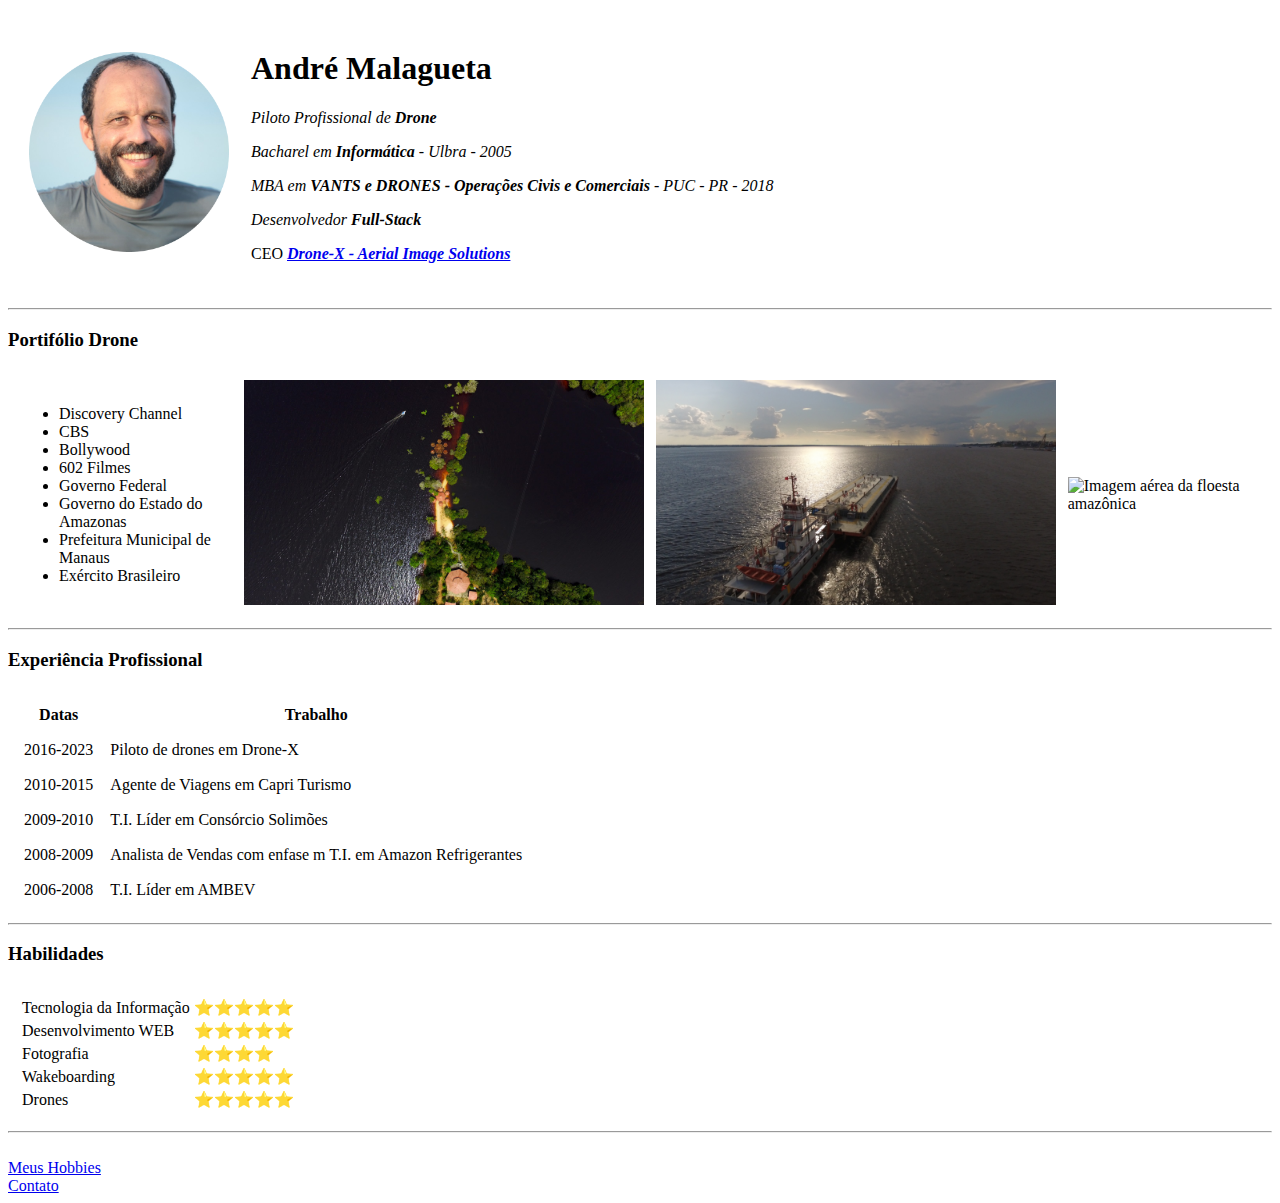
==== index.html @ 6f8fc6d4 "Add files via upload" ====
<!DOCTYPE html>
<html lang="br">
<head>
    <meta charset="UTF-8">
    <meta name="viewport" content="width=device-width, initial-scale=1.0">
    <title>André Malagueta - Site Pessoal</title>
</head>
<body>
    <table cellspacing="20">
        <td><img width="200"src="imagens/Foto andre-modified.png" alt="Andre profile picture"></td>
        <td><h1> André Malagueta</h1>
            <p><em> Piloto Profissional de <strong> Drone</strong></em></p>
            <p><em> Bacharel em <strong>Informática</strong> - Ulbra - 2005</em></p>
            <p><em> MBA em <strong> VANTS e DRONES - Operações Civis e Comerciais</strong> - PUC - PR - 2018</em></p>
            <p><em> Desenvolvedor <strong> Full-Stack</strong></em></p>
            <p>CEO <em><strong><a href="https://www.instagram.com/droneximages">Drone-X - Aerial Image Solutions </a></strong></em></p>
        </td>
    </table>
    <hr>
    <table cellspacing="10">
    <h3>Portifólio Drone</h3>
        
    <tr>
        <td>
            <ul>
                <li>Discovery Channel</li>
                <li>CBS</li>
                <li>Bollywood</li>
                <li>602 Filmes</li>
                <li>Governo Federal</li>
                <li>Governo do Estado do Amazonas</li>
                <li>Prefeitura Municipal de Manaus</li>
                <li>Exército Brasileiro</li>
            </ul>
        </td>
            <td> <img width="400"src="imagens/drone 1.jpg" alt="Imagem aérea de um rio"></td>
            <td> <img width="400"src="imagens/balsa.JPG" alt="Imagem aérea de uma balsa"></td>
            <td> <img width="400"src="imagens/paisagem.JPG" alt="Imagem aérea da floesta amazônica"></td>
  
    

    </tr>
          
    </table>
    <hr>
    <h3>Experiência Profissional</h3>
    <table cellspacing="15">
        <thead>
            <tr>
                <th>Datas</th>
                <th>Trabalho</th>
            </tr>
        </thead>
        <tbody>
            <tr>
                <td>2016-2023</td>
                <td>Piloto de drones em Drone-X</td>
            </tr>
            <tr>
                <td>2010-2015</td>
                <td>Agente de Viagens em Capri Turismo</td>
            </tr>
            <tr>
                <td>2009-2010</td>
                <td>T.I. Líder em Consórcio Solimões</td>
            </tr>
            <tr>
                <td>2008-2009</td>
                <td>Analista de Vendas com enfase m T.I. em Amazon Refrigerantes</td>
            </tr>
            <tr>
                <td>2006-2008</td>
                <td>T.I. Líder em AMBEV</td>
            </tr>
        </tbody>         
    </table>
    <hr>
    <h3>Habilidades</h3>
    <table cellspacing="10">
        <td>
            <table>
                <tr>
                    <td>Tecnologia da Informação</td>
                    <td>⭐⭐⭐⭐⭐</td> 
                </tr>
                <tr>
                    <td>Desenvolvimento WEB</td>
                    <td>⭐⭐⭐⭐⭐</td>  
                </tr>
                <tr>                
                    <td>Fotografia</td>
                    <td>⭐⭐⭐⭐</td>
                </tr>
                <tr>
                    <td>Wakeboarding</td>
                    <td>⭐⭐⭐⭐⭐</td>
                </tr>
                <tr>
                    <td>Drones</td>
                    <td>⭐⭐⭐⭐⭐</td>
                </tr>
            
            </table>                    
        </td>             
    </table>
    <hr><br>
    <a href="hobbies.html">Meus Hobbies</a>
    <br>
    <a href="contact.html">Contato</a>
</body>
</html>
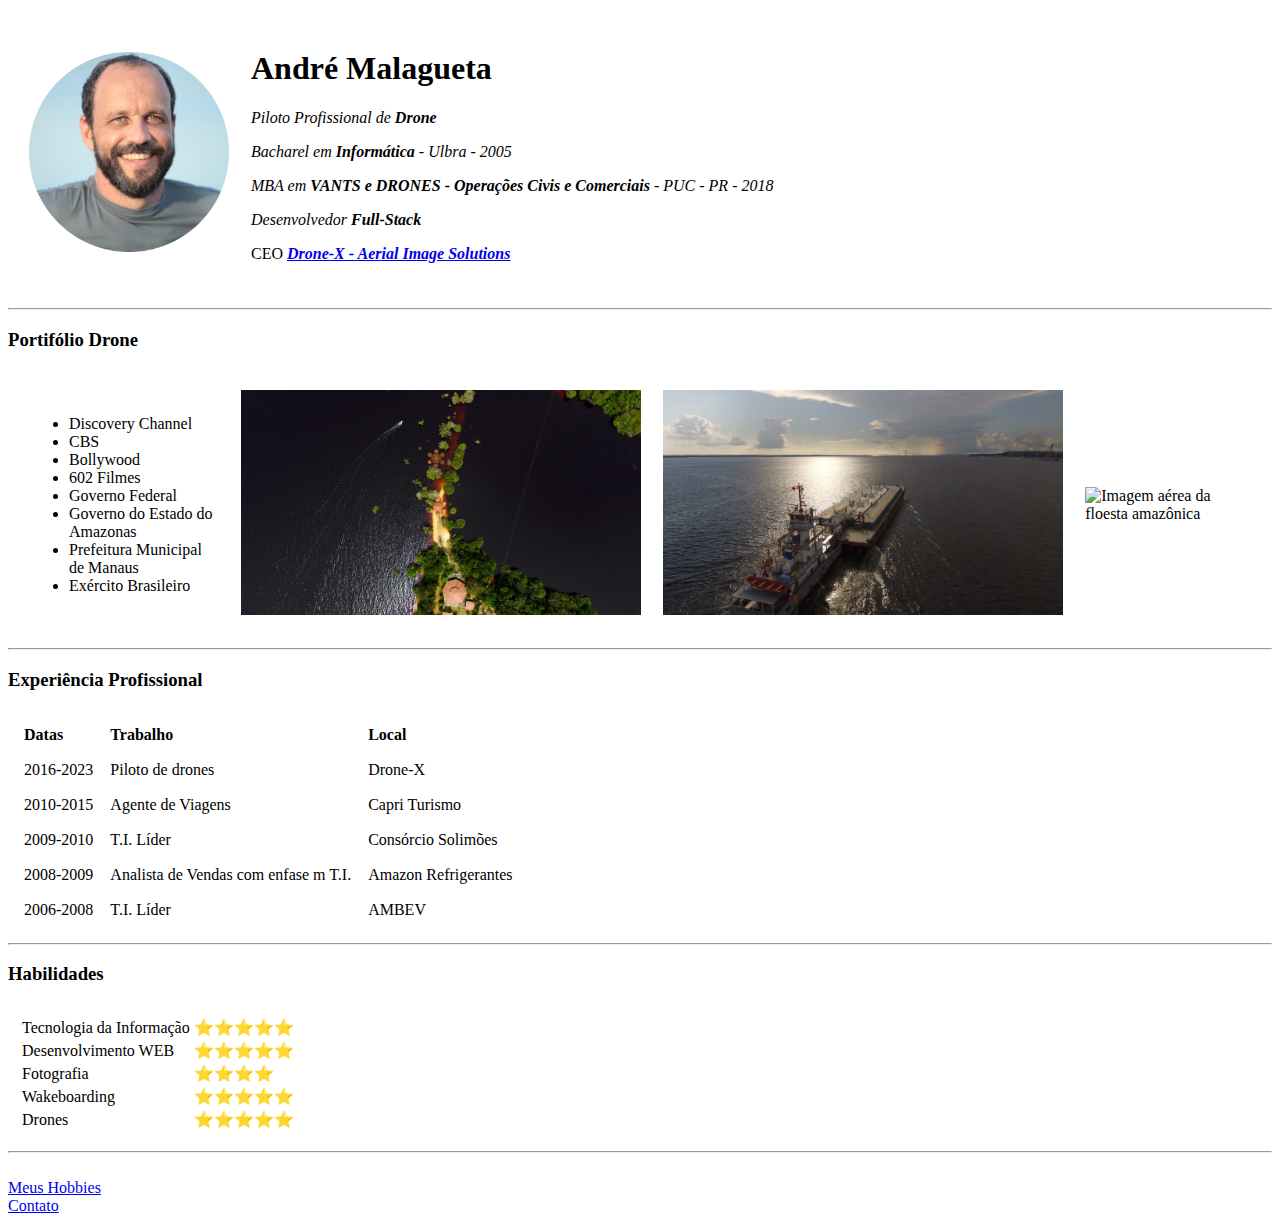
==== commit 623d2d7d: "setima alteração no meu site" ====
--- a/index.html
+++ b/index.html
@@ -17,7 +17,7 @@
         </td>
     </table>
     <hr>
-    <table cellspacing="10">
+    <table cellspacing="20">
     <h3>Portifólio Drone</h3>
         
     <tr>
@@ -36,41 +36,44 @@
             <td> <img width="400"src="imagens/drone 1.jpg" alt="Imagem aérea de um rio"></td>
             <td> <img width="400"src="imagens/balsa.JPG" alt="Imagem aérea de uma balsa"></td>
             <td> <img width="400"src="imagens/paisagem.JPG" alt="Imagem aérea da floesta amazônica"></td>
-  
-    
-
     </tr>
           
     </table>
     <hr>
     <h3>Experiência Profissional</h3>
     <table cellspacing="15">
-        <thead>
+        <thead align="left">
             <tr>
                 <th>Datas</th>
                 <th>Trabalho</th>
+                <th>Local</th>
             </tr>
         </thead>
         <tbody>
             <tr>
                 <td>2016-2023</td>
-                <td>Piloto de drones em Drone-X</td>
+                <td>Piloto de drones</td>
+                <td>Drone-X</td>
             </tr>
             <tr>
                 <td>2010-2015</td>
-                <td>Agente de Viagens em Capri Turismo</td>
+                <td>Agente de Viagens</td>
+                <td>Capri Turismo</td>
             </tr>
             <tr>
                 <td>2009-2010</td>
-                <td>T.I. Líder em Consórcio Solimões</td>
+                <td>T.I. Líder</td>
+                <td>Consórcio Solimões</td>
             </tr>
             <tr>
                 <td>2008-2009</td>
-                <td>Analista de Vendas com enfase m T.I. em Amazon Refrigerantes</td>
+                <td>Analista de Vendas com enfase m T.I.</td>
+                <td>Amazon Refrigerantes</td>
             </tr>
             <tr>
                 <td>2006-2008</td>
-                <td>T.I. Líder em AMBEV</td>
+                <td>T.I. Líder</td>
+                <td>AMBEV</td>
             </tr>
         </tbody>         
     </table>
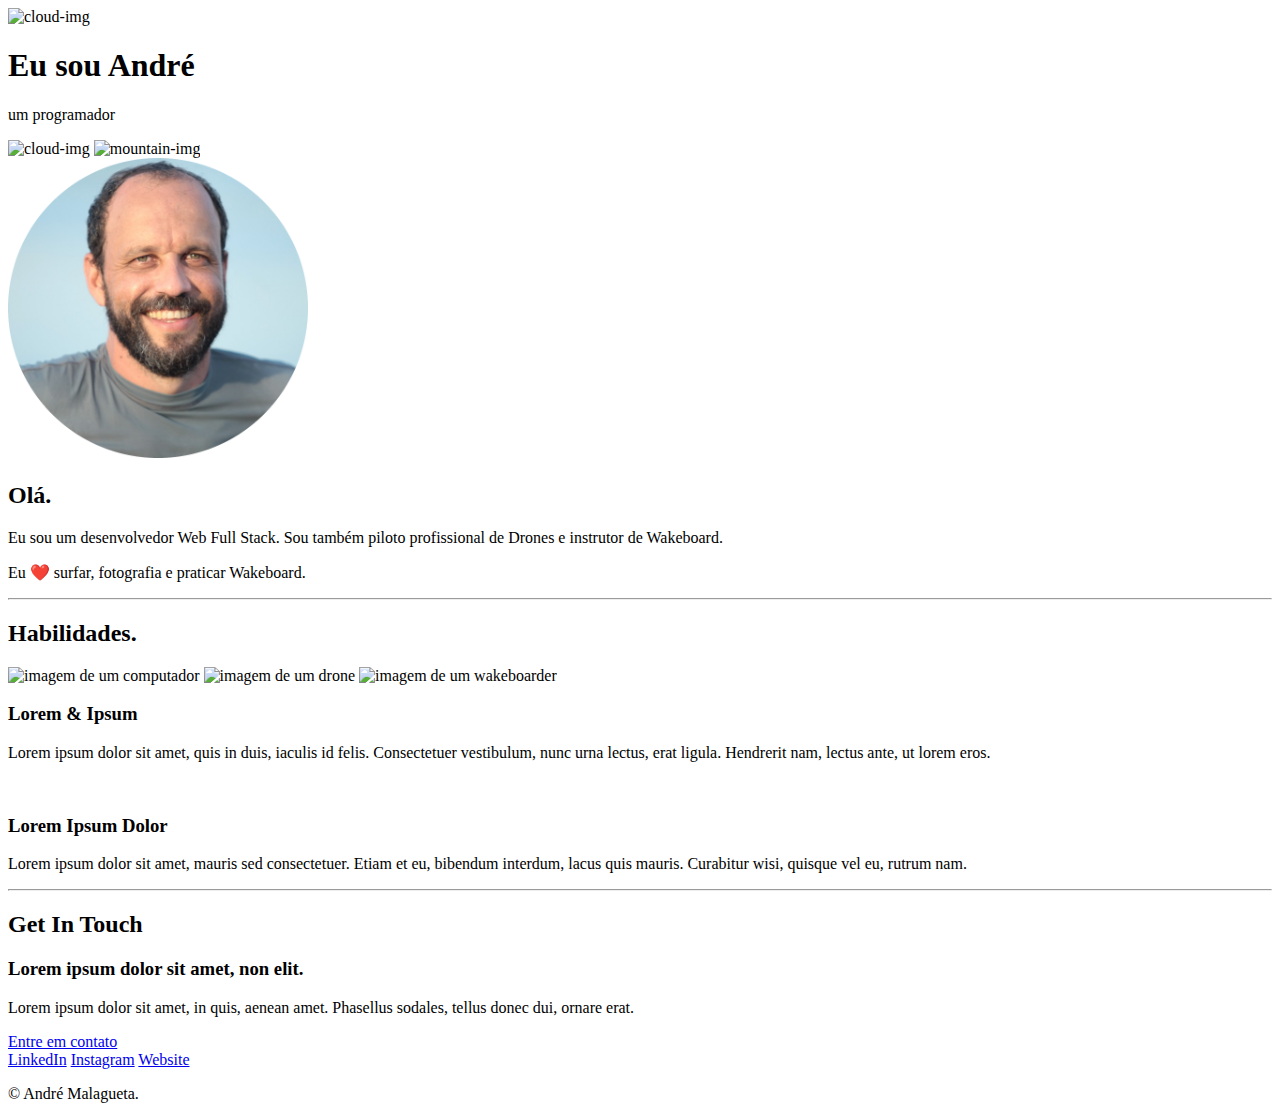
==== commit ad8ceaa8: "Added my new site" ====
--- a/index.html
+++ b/index.html
@@ -3,112 +3,66 @@
 <head>
     <meta charset="UTF-8">
     <meta name="viewport" content="width=device-width, initial-scale=1.0">
-    <title>André Malagueta - Site Pessoal</title>
+    <title>André Malagueta</title>
+    <link rel="stylesheet" href="css/syles.css">
+    <link rel="icon" href="favicon.ico">
+    <link rel="preconnect" href="https://fonts.googleapis.com">
+    <link rel="preconnect" href="https://fonts.gstatic.com" crossorigin>
+    <link href="https://fonts.googleapis.com/css2?family=Merriweather&family=Montserrat&family=Sacramento&display=swap" rel="stylesheet">
+    
+
 </head>
 <body>
-    <table cellspacing="20">
-        <td><img width="200"src="imagens/Foto andre-modified.png" alt="Andre profile picture"></td>
-        <td><h1> André Malagueta</h1>
-            <p><em> Piloto Profissional de <strong> Drone</strong></em></p>
-            <p><em> Bacharel em <strong>Informática</strong> - Ulbra - 2005</em></p>
-            <p><em> MBA em <strong> VANTS e DRONES - Operações Civis e Comerciais</strong> - PUC - PR - 2018</em></p>
-            <p><em> Desenvolvedor <strong> Full-Stack</strong></em></p>
-            <p>CEO <em><strong><a href="https://www.instagram.com/droneximages">Drone-X - Aerial Image Solutions </a></strong></em></p>
-        </td>
-    </table>
-    <hr>
-    <table cellspacing="20">
-    <h3>Portifólio Drone</h3>
-        
-    <tr>
-        <td>
-            <ul>
-                <li>Discovery Channel</li>
-                <li>CBS</li>
-                <li>Bollywood</li>
-                <li>602 Filmes</li>
-                <li>Governo Federal</li>
-                <li>Governo do Estado do Amazonas</li>
-                <li>Prefeitura Municipal de Manaus</li>
-                <li>Exército Brasileiro</li>
-            </ul>
-        </td>
-            <td> <img width="400"src="imagens/drone 1.jpg" alt="Imagem aérea de um rio"></td>
-            <td> <img width="400"src="imagens/balsa.JPG" alt="Imagem aérea de uma balsa"></td>
-            <td> <img width="400"src="imagens/paisagem.JPG" alt="Imagem aérea da floesta amazônica"></td>
-    </tr>
-          
-    </table>
-    <hr>
-    <h3>Experiência Profissional</h3>
-    <table cellspacing="15">
-        <thead align="left">
-            <tr>
-                <th>Datas</th>
-                <th>Trabalho</th>
-                <th>Local</th>
-            </tr>
-        </thead>
-        <tbody>
-            <tr>
-                <td>2016-2023</td>
-                <td>Piloto de drones</td>
-                <td>Drone-X</td>
-            </tr>
-            <tr>
-                <td>2010-2015</td>
-                <td>Agente de Viagens</td>
-                <td>Capri Turismo</td>
-            </tr>
-            <tr>
-                <td>2009-2010</td>
-                <td>T.I. Líder</td>
-                <td>Consórcio Solimões</td>
-            </tr>
-            <tr>
-                <td>2008-2009</td>
-                <td>Analista de Vendas com enfase m T.I.</td>
-                <td>Amazon Refrigerantes</td>
-            </tr>
-            <tr>
-                <td>2006-2008</td>
-                <td>T.I. Líder</td>
-                <td>AMBEV</td>
-            </tr>
-        </tbody>         
-    </table>
-    <hr>
-    <h3>Habilidades</h3>
-    <table cellspacing="10">
-        <td>
-            <table>
-                <tr>
-                    <td>Tecnologia da Informação</td>
-                    <td>⭐⭐⭐⭐⭐</td> 
-                </tr>
-                <tr>
-                    <td>Desenvolvimento WEB</td>
-                    <td>⭐⭐⭐⭐⭐</td>  
-                </tr>
-                <tr>                
-                    <td>Fotografia</td>
-                    <td>⭐⭐⭐⭐</td>
-                </tr>
-                <tr>
-                    <td>Wakeboarding</td>
-                    <td>⭐⭐⭐⭐⭐</td>
-                </tr>
-                <tr>
-                    <td>Drones</td>
-                    <td>⭐⭐⭐⭐⭐</td>
-                </tr>
-            
-            </table>                    
-        </td>             
-    </table>
-    <hr><br>
-    <a href="hobbies.html">Meus Hobbies</a>
-    <br>
-    <a href="contact.html">Contato</a>
+  
+    <div class="top-container">
+        <img class="topcloud" src="imagens/cloud.png" alt="cloud-img">
+        <h1>Eu sou André</h1>
+        <p>um programador</p>
+        <img class="bottomcloud" src="imagens/cloud.png" alt="cloud-img">
+        <img src="imagens/mountain.png" alt="mountain-img">
+       
+    </div>
+    <div class="middle-container">
+        <div class="profile">
+          <img src="imagens/Foto andre-modified.png" alt="imagem do perfil" width="300px">
+          <h2 class="h2">Olá.</h2>
+          <p>Eu sou um desenvolvedor Web Full Stack. Sou também piloto profissional de Drones e instrutor de Wakeboard. </p>
+          <p>Eu ❤️ surfar, fotografia e praticar Wakeboard.</p>
+        </div>
+        <hr>
+        <div class="skills">
+          <h2>Habilidades.</h2>
+          <div class="skill-row">
+            <img class="" src="imagens/computer.png"  width="200px" alt="imagem de um computador">
+            <img class="" src="imagens/drone.png" width="200px" alt="imagem de um drone">
+            <img class="" src="imagens/water-skiing.png" width="200px" alt="imagem de um wakeboarder" >
+            <h3>Lorem & Ipsum</h3>
+            <p>Lorem ipsum dolor sit amet, quis in duis, iaculis id felis. Consectetuer vestibulum, nunc urna lectus, erat ligula. Hendrerit nam, lectus ante, ut lorem eros.</p>
+          </div>
+          <div class="skill-row">
+            <img class="" src="" alt="">
+            <h3>Lorem Ipsum Dolor</h3>
+            <p>Lorem ipsum dolor sit amet, mauris sed consectetuer. Etiam et eu, bibendum interdum, lacus quis mauris. Curabitur wisi, quisque vel eu, rutrum nam.</p>
+          </div>
+        </div>
+        <hr>
+        <div class="contact-me">
+          <h2>Get In Touch</h2>
+          <h3>Lorem ipsum dolor sit amet, non elit.</h3>
+          <p>Lorem ipsum dolor sit amet, in quis, aenean amet. Phasellus sodales, tellus donec dui, ornare erat.</p>
+          <a class="btn" href="mailto:andremalagueta@gmail.com">Entre em contato</a>
+        </div>
+      </div>
+      
+      
+      <div class="bottom-container">
+        <a class="footer-link" href="https://www.linkedin.com/andremalagueta">LinkedIn</a>
+        <a class="footer-link" href="https://www.instagram.com/andremalagueta">Instagram</a>
+        <a class="footer-link" href="https://www.facebook.com/andre.malagueta3">Website</a>
+        <p>© André Malagueta.</p>
+      </div>
+      
+
+    
 </body>
 </html>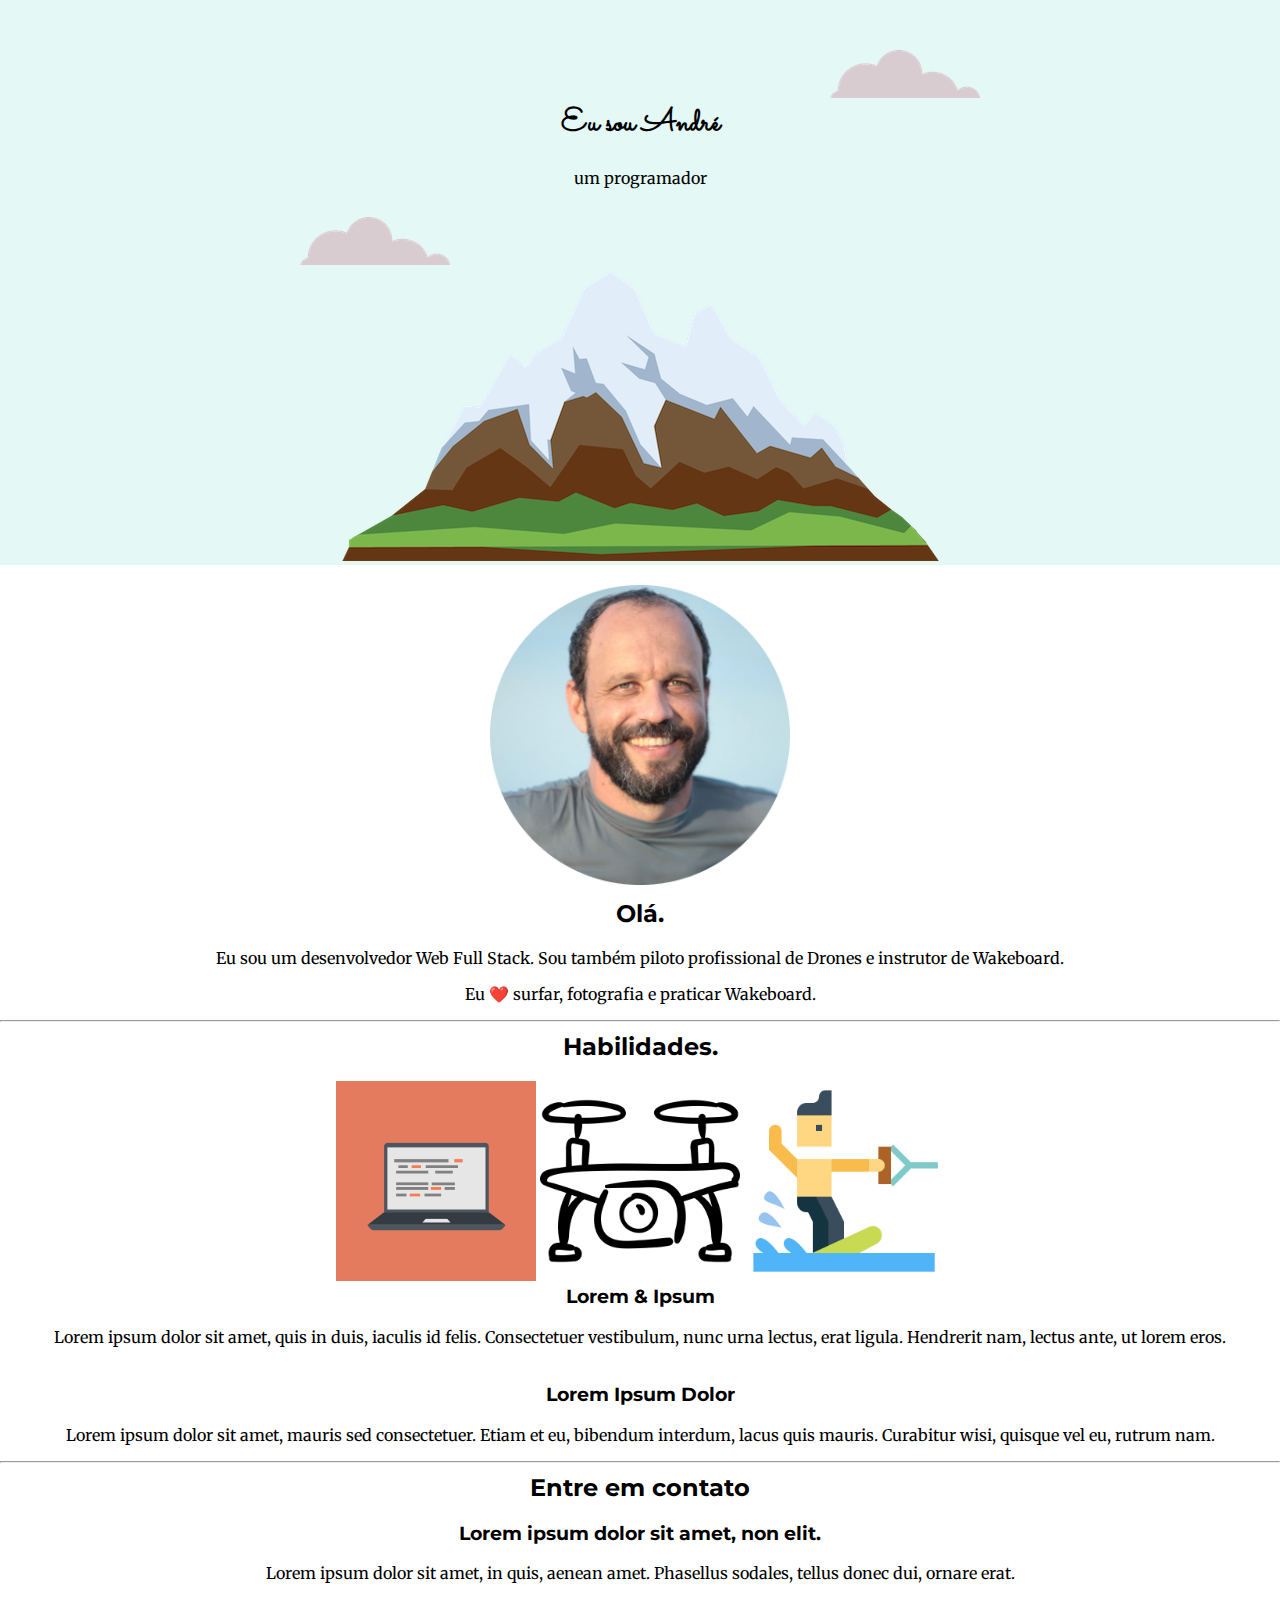
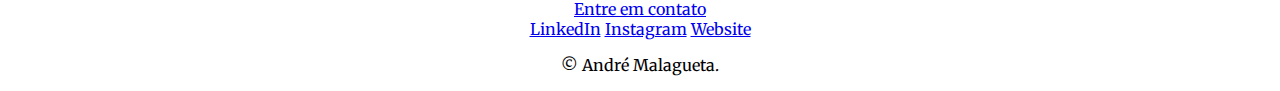
==== commit 1225bb6d: "Add files via upload" ====
--- a/index.html
+++ b/index.html
@@ -47,7 +47,7 @@
         </div>
         <hr>
         <div class="contact-me">
-          <h2>Get In Touch</h2>
+          <h2>Entre em contato</h2>
           <h3>Lorem ipsum dolor sit amet, non elit.</h3>
           <p>Lorem ipsum dolor sit amet, in quis, aenean amet. Phasellus sodales, tellus donec dui, ornare erat.</p>
           <a class="btn" href="mailto:andremalagueta@gmail.com">Entre em contato</a>
@@ -58,7 +58,7 @@
       <div class="bottom-container">
         <a class="footer-link" href="https://www.linkedin.com/andremalagueta">LinkedIn</a>
         <a class="footer-link" href="https://www.instagram.com/andremalagueta">Instagram</a>
-        <a class="footer-link" href="https://www.facebook.com/andre.malagueta3">Website</a>
+        <a class="footer-link" href="http://andremalagueta.github.io/cv/">Website</a>
         <p>© André Malagueta.</p>
       </div>
       
--- a/css/syles.css
+++ b/css/syles.css
@@ -0,0 +1,57 @@
+
+body {
+    margin: 0;
+    text-align: center;
+    font-family: 'Merriweather', serif;
+}
+
+h1 {
+    margin-top: 0;
+    font-family: 'Sacramento', cursive;
+}
+h2 {
+    margin-top: 10px;
+    font-family: 'Montserrat', sans-serif;
+}
+h3 {
+    margin-top: 0;
+    font-family: 'Montserrat', sans-serif;
+}
+
+
+.top-container {
+ 
+    background-color: #e4f9f5;
+    position: relative;
+    padding-top: 100px;
+
+}
+
+.mid-container {
+ 
+    background-color: #f9f5e4;
+
+}
+
+.bottom-container {
+
+    
+    
+}
+
+.topcloud {
+    position: absolute;
+    right:300px;
+    top: 50px;
+
+}
+.bottomcloud {
+    position: absolute;
+    left:300px;
+   bottom: 300px;
+    
+}
+.profile{
+    margin-top: 20px;
+
+}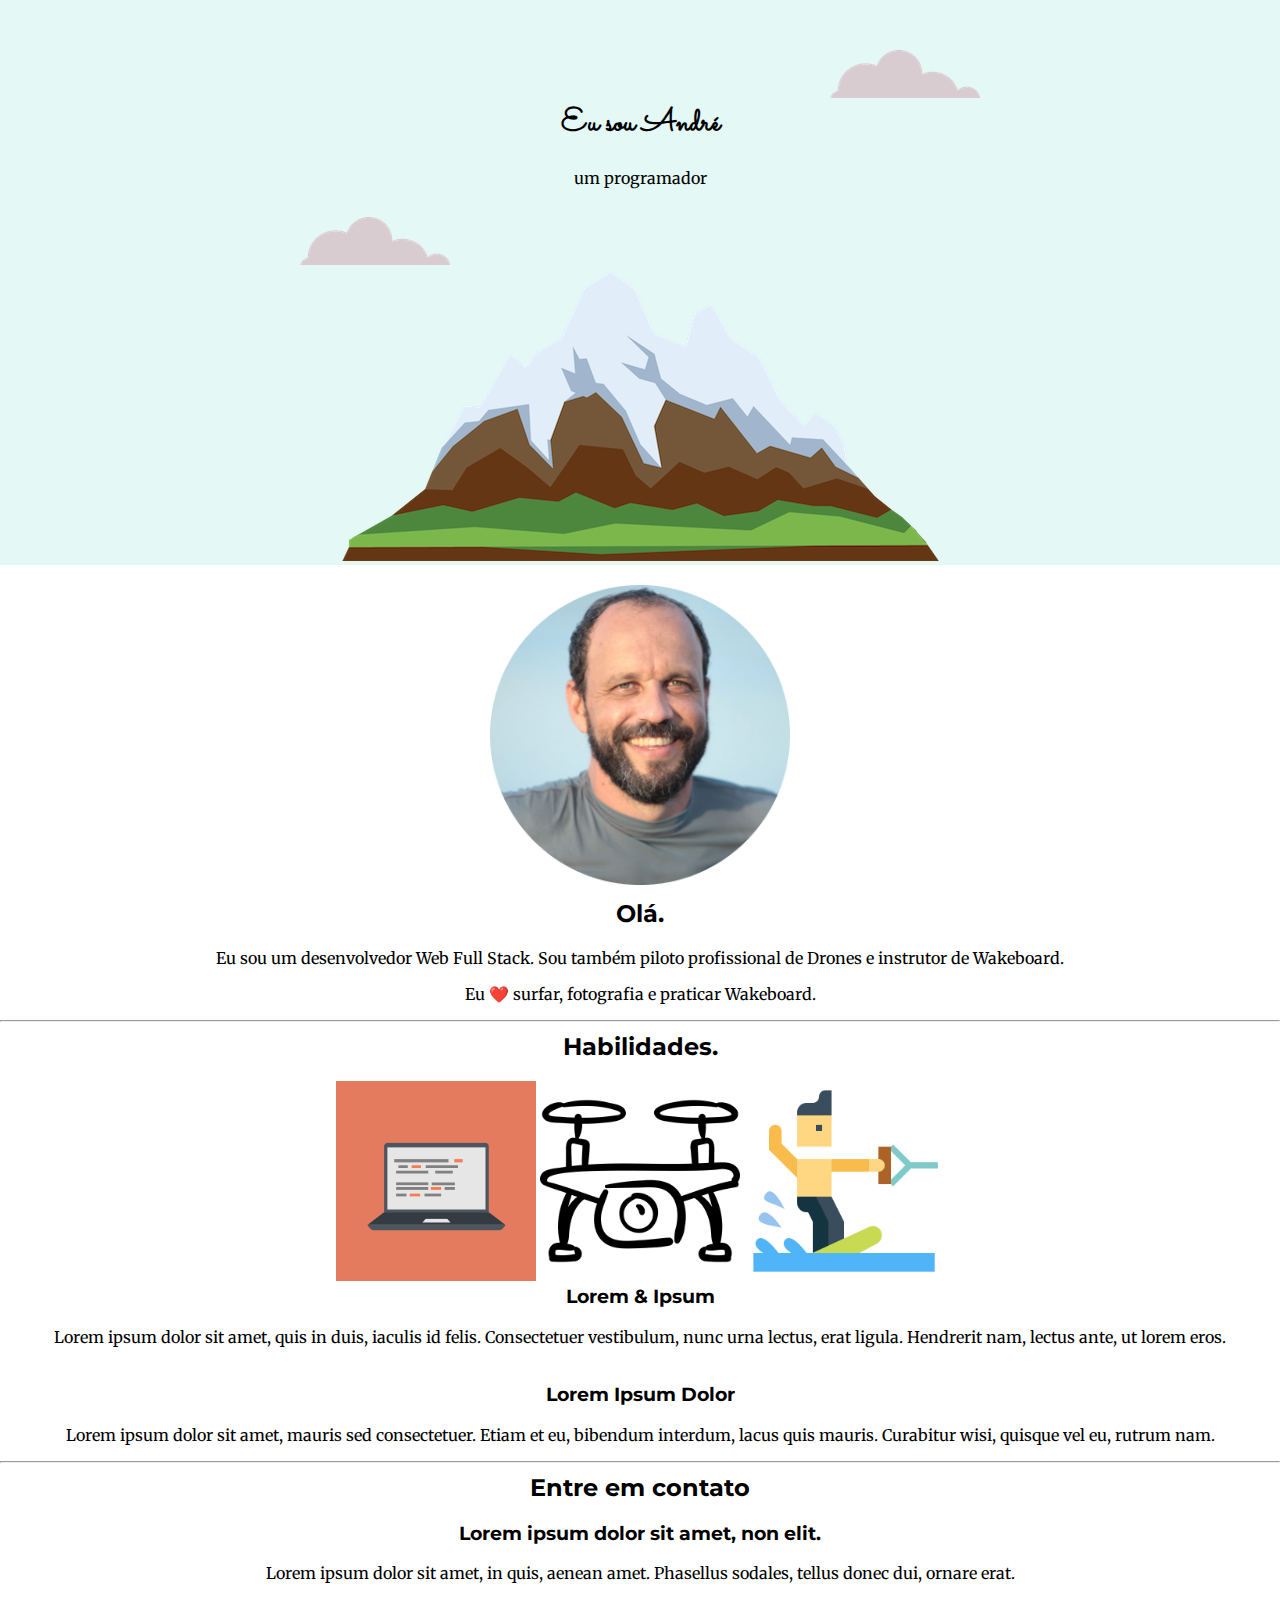
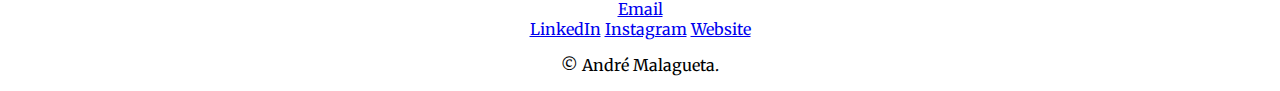
==== commit 8aaddb5c: "Add files via upload" ====
--- a/index.html
+++ b/index.html
@@ -50,7 +50,7 @@
           <h2>Entre em contato</h2>
           <h3>Lorem ipsum dolor sit amet, non elit.</h3>
           <p>Lorem ipsum dolor sit amet, in quis, aenean amet. Phasellus sodales, tellus donec dui, ornare erat.</p>
-          <a class="btn" href="mailto:andremalagueta@gmail.com">Entre em contato</a>
+          <a class="btn" href="mailto:andremalagueta@gmail.com">Email</a>
         </div>
       </div>
       
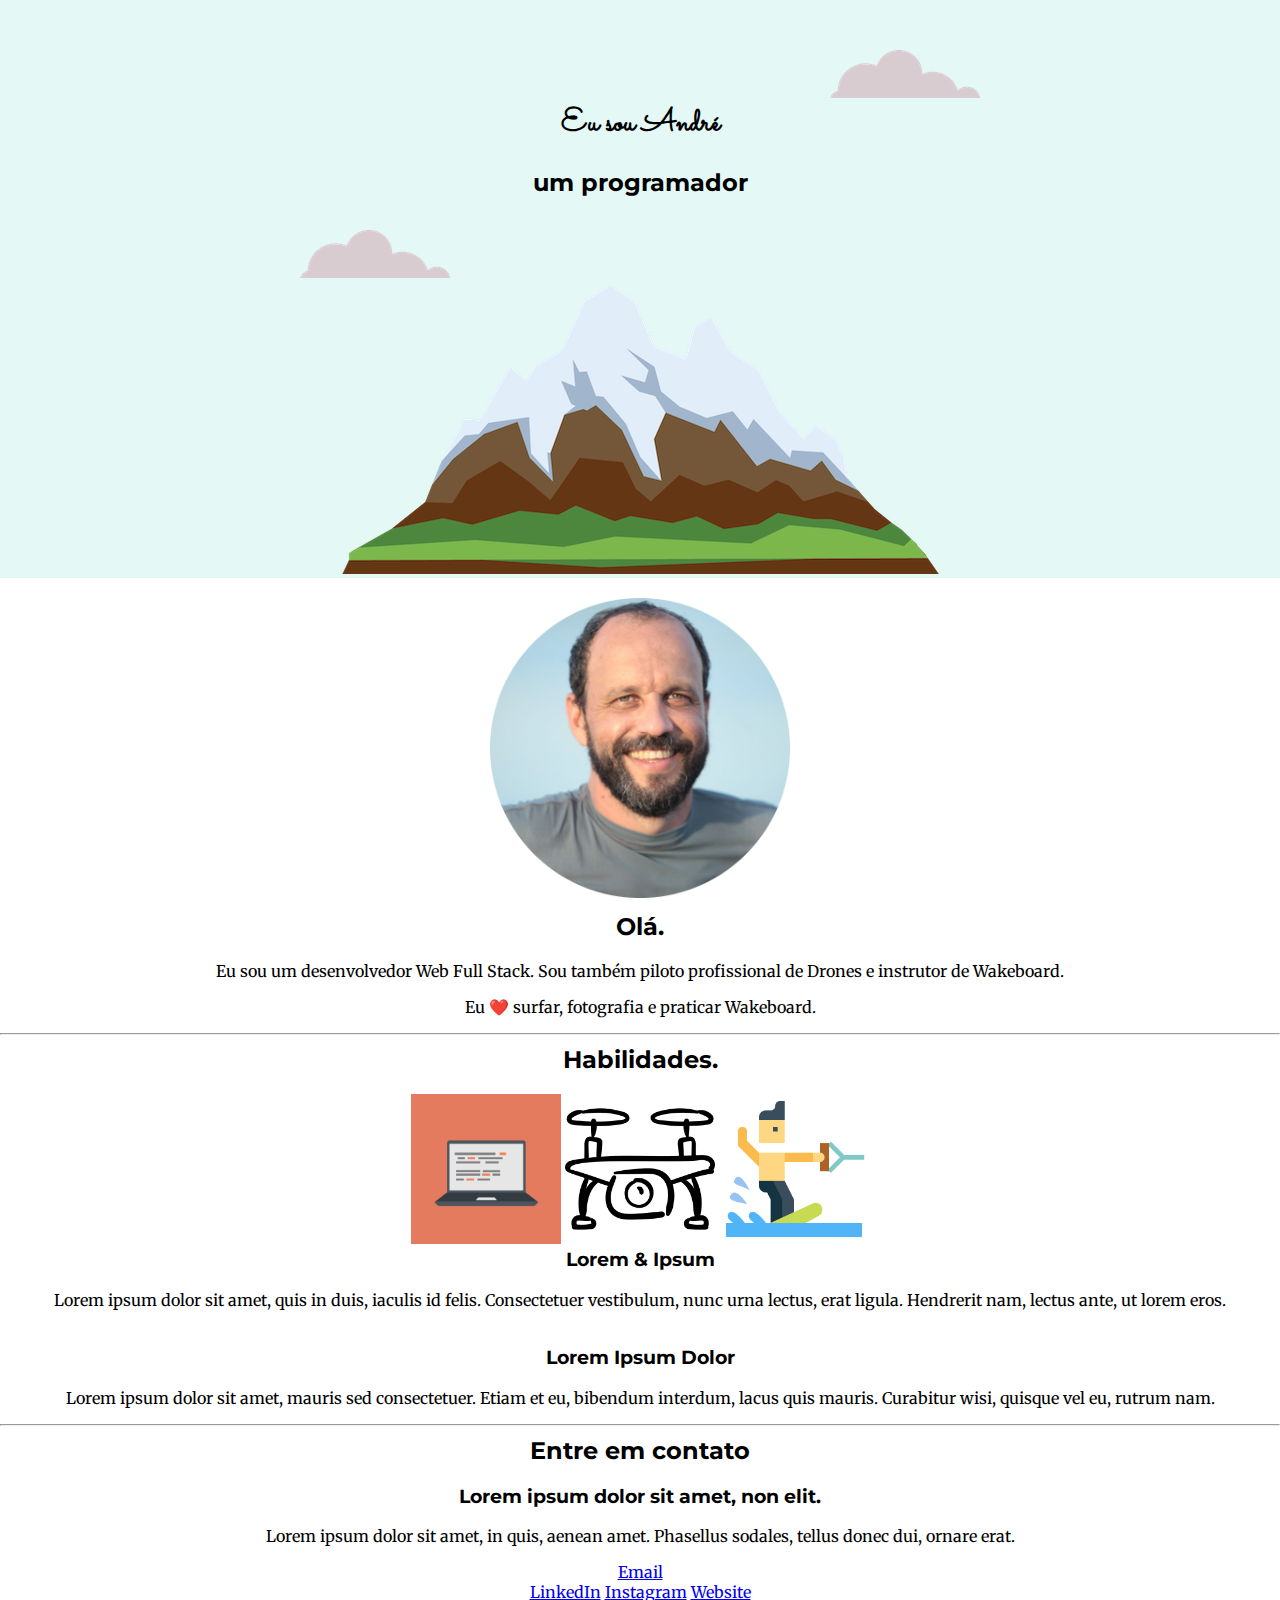
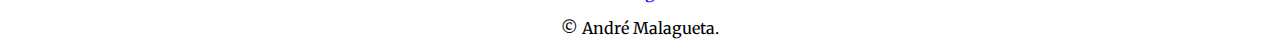
==== commit c85e2010: "inex.html" ====
--- a/index.html
+++ b/index.html
@@ -17,7 +17,7 @@
     <div class="top-container">
         <img class="topcloud" src="imagens/cloud.png" alt="cloud-img">
         <h1>Eu sou André</h1>
-        <p>um programador</p>
+        <h2>um programador</h2>
         <img class="bottomcloud" src="imagens/cloud.png" alt="cloud-img">
         <img src="imagens/mountain.png" alt="mountain-img">
        
@@ -33,9 +33,9 @@
         <div class="skills">
           <h2>Habilidades.</h2>
           <div class="skill-row">
-            <img class="" src="imagens/computer.png"  width="200px" alt="imagem de um computador">
-            <img class="" src="imagens/drone.png" width="200px" alt="imagem de um drone">
-            <img class="" src="imagens/water-skiing.png" width="200px" alt="imagem de um wakeboarder" >
+            <img class="" src="imagens/computer.png"  width="150px" alt="imagem de um computador">
+            <img class="" src="imagens/drone.png" width="150px" alt="imagem de um drone">
+            <img class="" src="imagens/water-skiing.png" width="150px" alt="imagem de um wakeboarder" >
             <h3>Lorem & Ipsum</h3>
             <p>Lorem ipsum dolor sit amet, quis in duis, iaculis id felis. Consectetuer vestibulum, nunc urna lectus, erat ligula. Hendrerit nam, lectus ante, ut lorem eros.</p>
           </div>
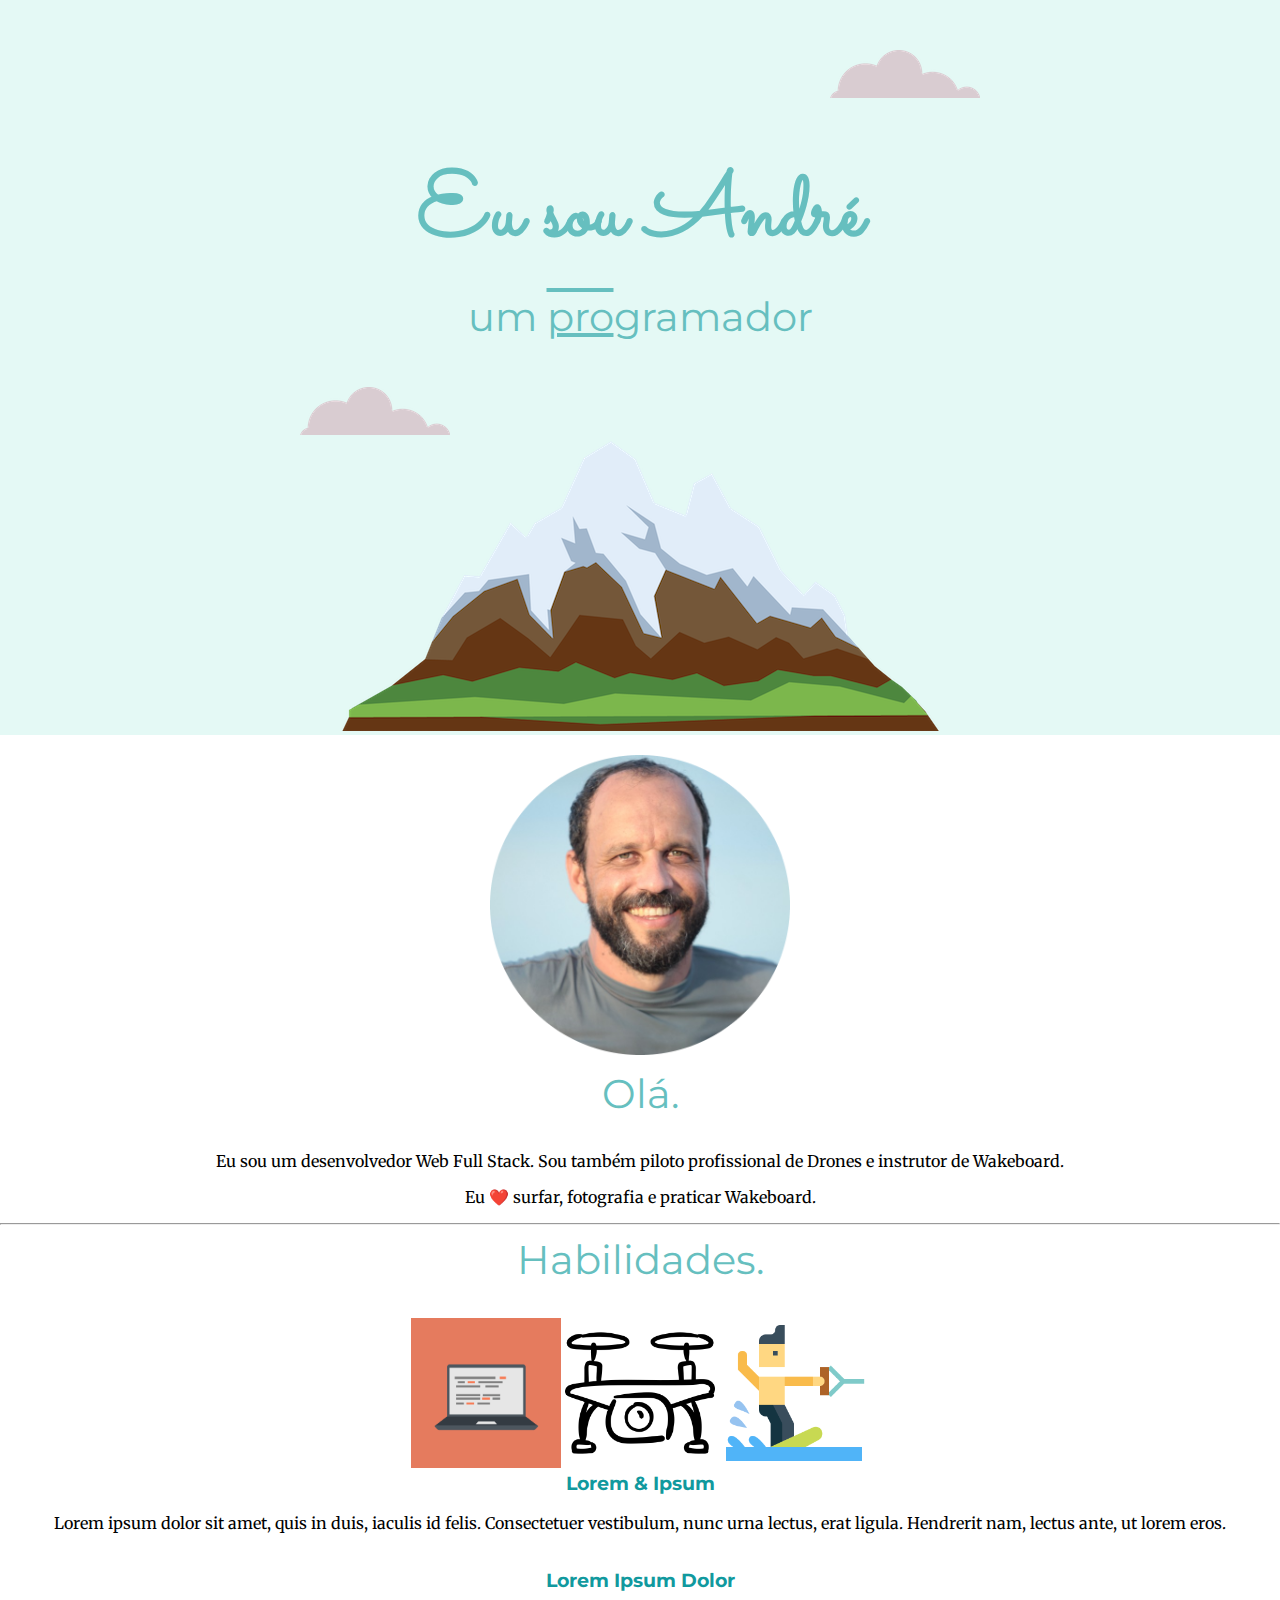
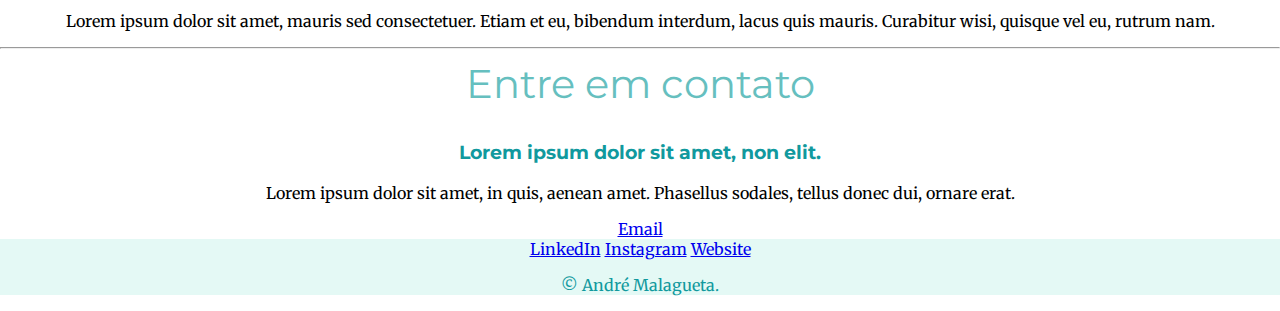
==== commit 3238044e: "Add files via upload" ====
--- a/index.html
+++ b/index.html
@@ -17,7 +17,7 @@
     <div class="top-container">
         <img class="topcloud" src="imagens/cloud.png" alt="cloud-img">
         <h1>Eu sou André</h1>
-        <h2>um programador</h2>
+        <h2>um <span class="pro">pro</span>gramador</h2>
         <img class="bottomcloud" src="imagens/cloud.png" alt="cloud-img">
         <img src="imagens/mountain.png" alt="mountain-img">
        
@@ -56,6 +56,7 @@
       
       
       <div class="bottom-container">
+
         <a class="footer-link" href="https://www.linkedin.com/andremalagueta">LinkedIn</a>
         <a class="footer-link" href="https://www.instagram.com/andremalagueta">Instagram</a>
         <a class="footer-link" href="http://andremalagueta.github.io/cv/">Website</a>
--- a/css/syles.css
+++ b/css/syles.css
@@ -1,29 +1,40 @@
 
 body {
+    font-family: 'Merriweather', serif;
     margin: 0;
     text-align: center;
-    font-family: 'Merriweather', serif;
+  
 }
 
 h1 {
-    margin-top: 0;
+    
+    color: #66BFBF;
     font-family: 'Sacramento', cursive;
+    font-size: 90px;
+    margin: 50px auto 0 auto;
+ 
 }
 h2 {
+    color: #66BFBF;
+    font-family: 'Montserrat', sans-serif;
+    font-size: 2.5rem;
+    font-weight: normal;
     margin-top: 10px;
-    font-family: 'Montserrat', sans-serif;
 }
 h3 {
+   
+    color: #11999E;
+    font-family: 'Montserrat', sans-serif;
     margin-top: 0;
-    font-family: 'Montserrat', sans-serif;
-}
+}   
 
 
 .top-container {
  
     background-color: #e4f9f5;
+    padding-top: 100px;
     position: relative;
-    padding-top: 100px;
+    
 
 }
 
@@ -35,7 +46,8 @@
 
 .bottom-container {
 
-    
+    background-color: #e4f9f5;
+    color: #11999E;
     
 }
 
@@ -48,10 +60,18 @@
 .bottomcloud {
     position: absolute;
     left:300px;
-   bottom: 300px;
+    bottom: 300px;
     
 }
-.profile{
+.profile {
     margin-top: 20px;
+}
 
-}+.pro {
+        text-decoration: underline overline;        
+  
+}
+
+.skkil-row{
+    width: 50%;
+}
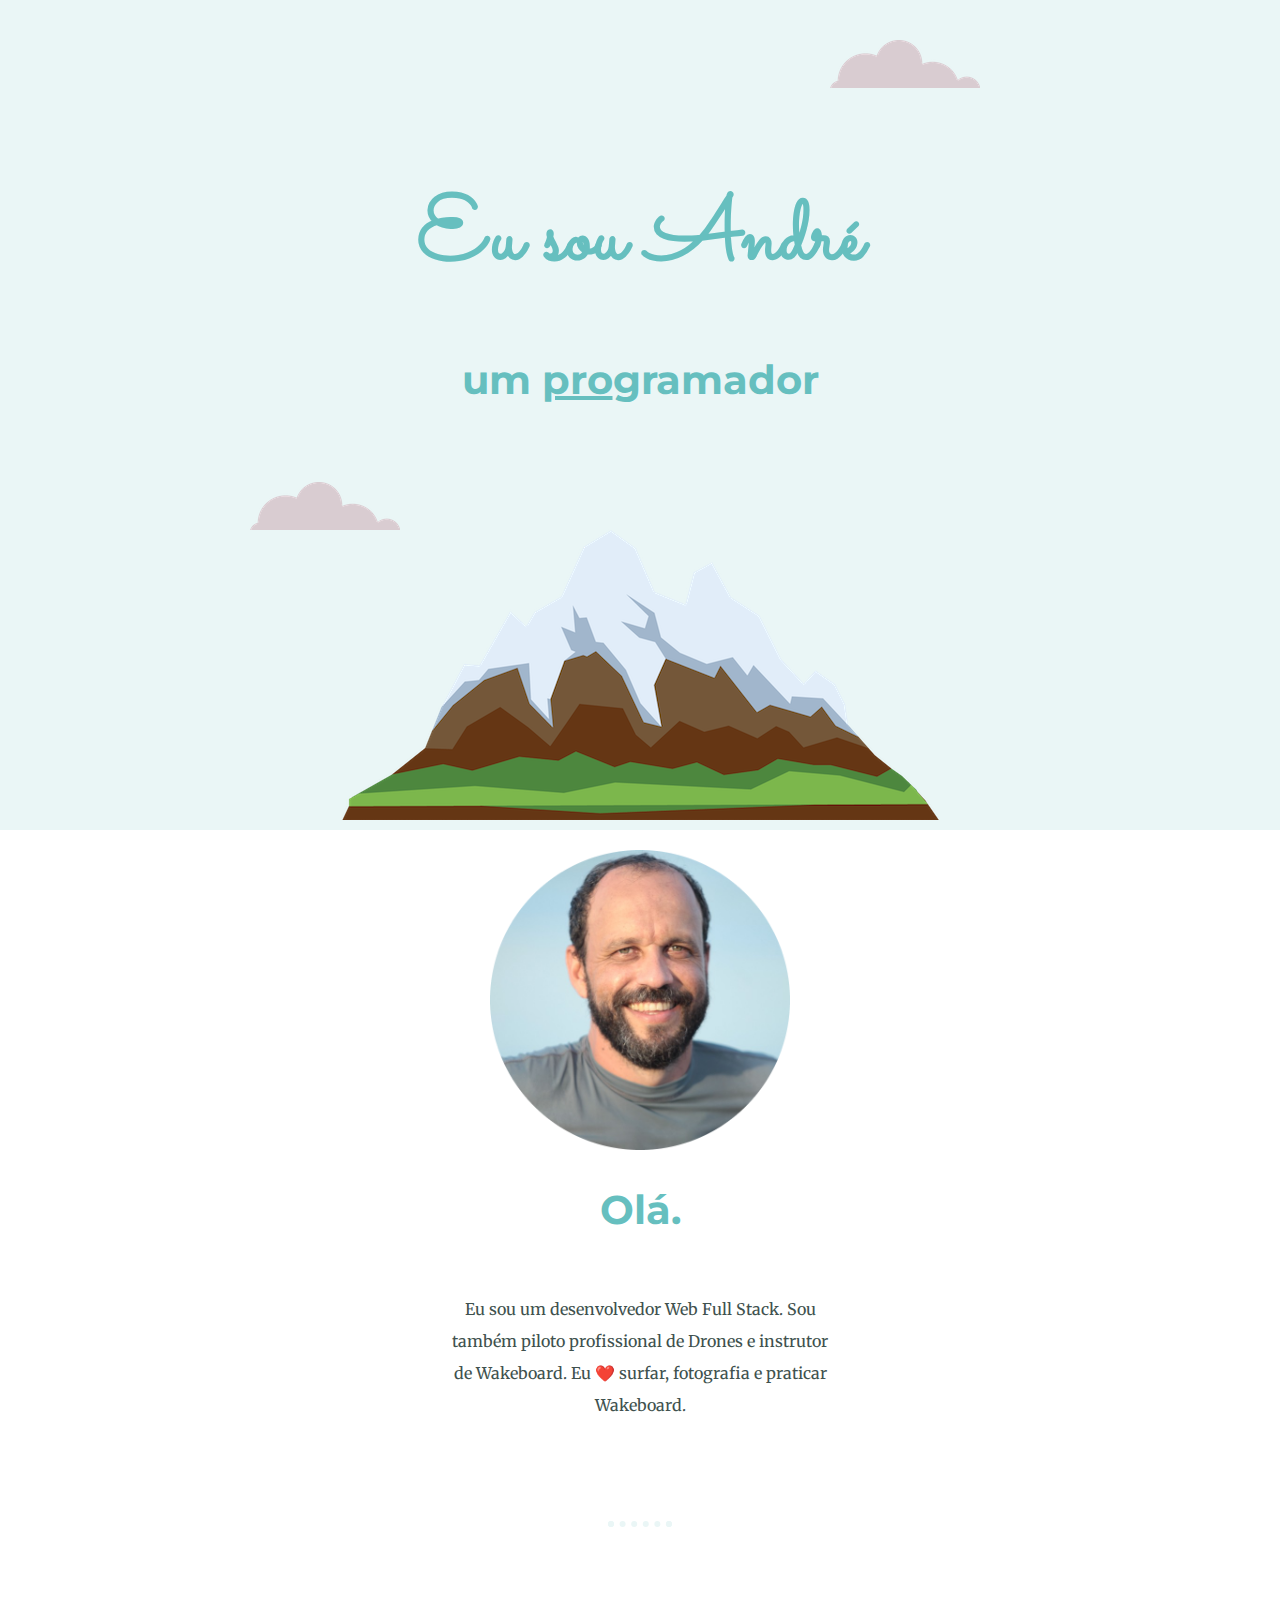
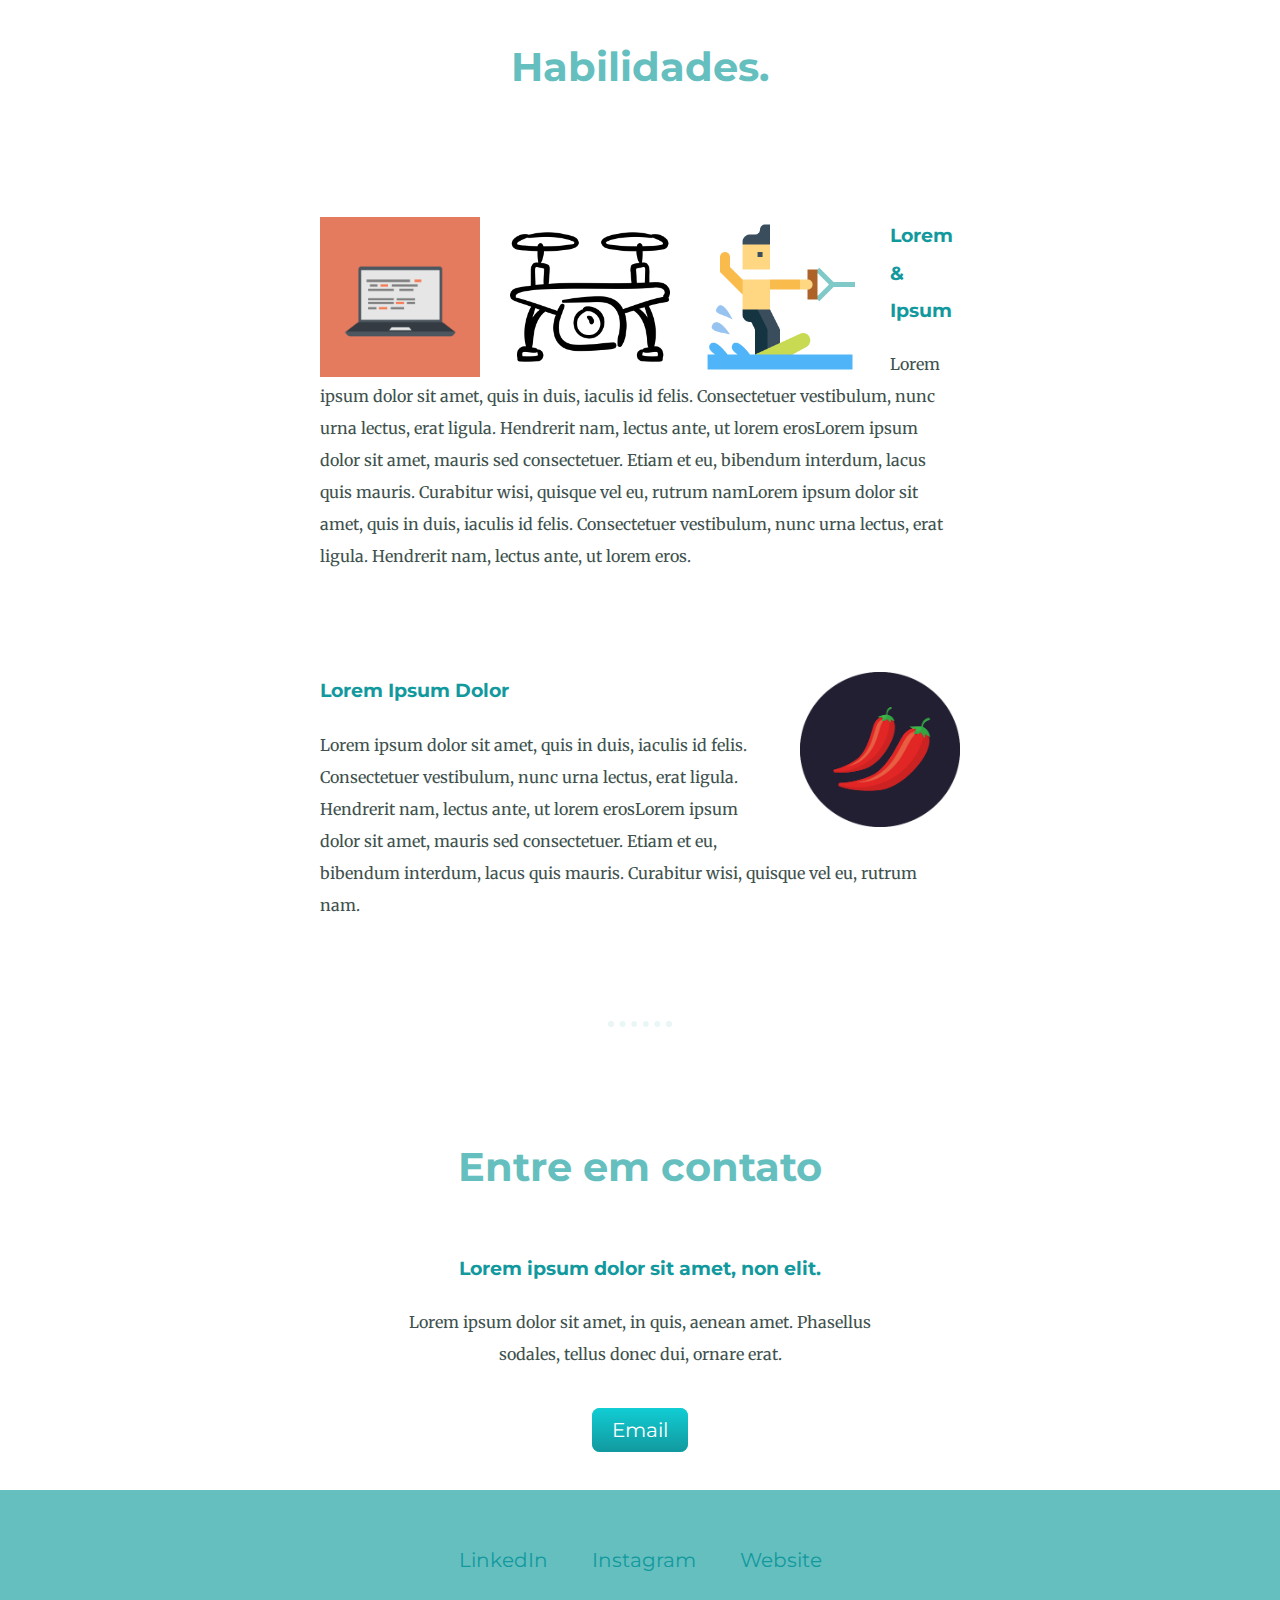
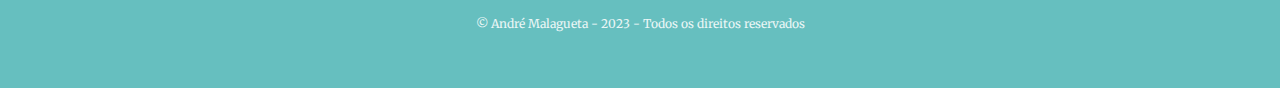
==== commit 24babb5a: "All site updated and uploaded" ====
--- a/index.html
+++ b/index.html
@@ -20,36 +20,39 @@
         <h2>um <span class="pro">pro</span>gramador</h2>
         <img class="bottomcloud" src="imagens/cloud.png" alt="cloud-img">
         <img src="imagens/mountain.png" alt="mountain-img">
-       
+        
     </div>
     <div class="middle-container">
         <div class="profile">
           <img src="imagens/Foto andre-modified.png" alt="imagem do perfil" width="300px">
           <h2 class="h2">Olá.</h2>
-          <p>Eu sou um desenvolvedor Web Full Stack. Sou também piloto profissional de Drones e instrutor de Wakeboard. </p>
-          <p>Eu ❤️ surfar, fotografia e praticar Wakeboard.</p>
+          <p class="intro" >Eu sou um desenvolvedor Web Full Stack. Sou também piloto profissional de Drones e instrutor de Wakeboard. Eu ❤️ surfar, fotografia e praticar Wakeboard.</p>
         </div>
         <hr>
         <div class="skills">
           <h2>Habilidades.</h2>
           <div class="skill-row">
-            <img class="" src="imagens/computer.png"  width="150px" alt="imagem de um computador">
-            <img class="" src="imagens/drone.png" width="150px" alt="imagem de um drone">
-            <img class="" src="imagens/water-skiing.png" width="150px" alt="imagem de um wakeboarder" >
+            <img class="hab-img" src="imagens/computer.png" alt="imagem de um computador">
+            <img class="hab-img" src="imagens/drone.png" alt="imagem de um drone">
+            <img class="hab-img" src="imagens/water-skiing.png" alt="imagem de um wakeboarder" >
             <h3>Lorem & Ipsum</h3>
-            <p>Lorem ipsum dolor sit amet, quis in duis, iaculis id felis. Consectetuer vestibulum, nunc urna lectus, erat ligula. Hendrerit nam, lectus ante, ut lorem eros.</p>
+            <p>Lorem ipsum dolor sit amet, quis in duis, iaculis id felis. Consectetuer vestibulum, 
+              nunc urna lectus, erat ligula. Hendrerit nam, lectus ante, ut lorem erosLorem ipsum dolor sit amet, mauris sed consectetuer. 
+              Etiam et eu, bibendum interdum, lacus quis mauris. Curabitur wisi, quisque vel eu, rutrum namLorem ipsum dolor sit amet, quis in duis, iaculis id felis. Consectetuer vestibulum, nunc urna lectus, erat ligula. Hendrerit nam, lectus ante, ut lorem eros.</p>
           </div>
           <div class="skill-row">
-            <img class="" src="" alt="">
+            <img class="chilli-img" src="imagens/chillies.png" alt="">
             <h3>Lorem Ipsum Dolor</h3>
-            <p>Lorem ipsum dolor sit amet, mauris sed consectetuer. Etiam et eu, bibendum interdum, lacus quis mauris. Curabitur wisi, quisque vel eu, rutrum nam.</p>
+            <p>Lorem ipsum dolor sit amet, quis in duis, iaculis id felis. Consectetuer vestibulum,
+               nunc urna lectus, erat ligula. Hendrerit nam, lectus ante, ut lorem erosLorem ipsum dolor sit amet, mauris sed consectetuer. 
+               Etiam et eu, bibendum interdum, lacus quis mauris. Curabitur wisi, quisque vel eu, rutrum nam.</p>
           </div>
         </div>
         <hr>
         <div class="contact-me">
           <h2>Entre em contato</h2>
           <h3>Lorem ipsum dolor sit amet, non elit.</h3>
-          <p>Lorem ipsum dolor sit amet, in quis, aenean amet. Phasellus sodales, tellus donec dui, ornare erat.</p>
+          <p class="contact-message">Lorem ipsum dolor sit amet, in quis, aenean amet. Phasellus sodales, tellus donec dui, ornare erat.</p>
           <a class="btn" href="mailto:andremalagueta@gmail.com">Email</a>
         </div>
       </div>
@@ -57,10 +60,10 @@
       
       <div class="bottom-container">
 
-        <a class="footer-link" href="https://www.linkedin.com/andremalagueta">LinkedIn</a>
+        <a class="footer-link" href="https://www.linkedin.com/in/andremalagueta/">LinkedIn</a>
         <a class="footer-link" href="https://www.instagram.com/andremalagueta">Instagram</a>
         <a class="footer-link" href="http://andremalagueta.github.io/cv/">Website</a>
-        <p>© André Malagueta.</p>
+        <p class="copyright">© André Malagueta - 2023 - Todos os direitos reservados</p>
       </div>
       
 
--- a/css/syles.css
+++ b/css/syles.css
@@ -1,9 +1,26 @@
 
 body {
+    color: #40514E;
     font-family: 'Merriweather', serif;
+    line-height: 2;
     margin: 0;
     text-align: center;
-  
+   
+
+}
+
+a {
+    color:#11999E;
+    font-family: 'Montserrat', sans-serif;
+    margin: 10px 20px;
+    text-decoration: none;
+    font-size: 20px;
+    
+}
+
+a:hover {
+
+    color: #eaf6f6;
 }
 
 h1 {
@@ -12,14 +29,16 @@
     font-family: 'Sacramento', cursive;
     font-size: 90px;
     margin: 50px auto 0 auto;
+
  
 }
 h2 {
     color: #66BFBF;
     font-family: 'Montserrat', sans-serif;
     font-size: 2.5rem;
-    font-weight: normal;
     margin-top: 10px;
+    padding-bottom: 10px;
+    
 }
 h3 {
    
@@ -27,51 +46,141 @@
     font-family: 'Montserrat', sans-serif;
     margin-top: 0;
 }   
+p{
+
+    line-height: 2;
+}
+
+hr{
+    border: dotted #eaf6f6 6px;
+    border-bottom: none;
+    width: 4%;
+    margin: 100px auto 100px auto;
+}
+
 
 
 .top-container {
  
-    background-color: #e4f9f5;
+    background-color: #eaf6f6;
     padding-top: 100px;
     position: relative;
+
     
 
 }
 
 .mid-container {
  
-    background-color: #f9f5e4;
+    background-color: #eaf6f6;
+    margin: 100px 0 100px 0 ;
 
 }
 
 .bottom-container {
 
-    background-color: #e4f9f5;
+    background-color: #66bfbf;
     color: #11999E;
+    padding: 50px 0 20px;
+     
     
 }
 
 .topcloud {
     position: absolute;
     right:300px;
-    top: 50px;
+    top: 40px;
 
 }
 .bottomcloud {
+    bottom: 300px;
+    left:250px;
     position: absolute;
-    left:300px;
-    bottom: 300px;
+    
     
 }
 .profile {
     margin-top: 20px;
 }
 
+
+.intro {
+    
+    width: 30%;
+    margin: auto;
+
+}
+
+.copyright {
+
+    color: #eaf6f6;
+    font-size: 0.75em;
+    padding: 20px 0;
+
+}
+
+.contact-me{
+    margin-top: 20px;
+    margin-bottom: 40px;
+
+
+}
+
+.contact-message {
+    width: 40%;
+    margin: auto auto 40px auto;
+    
+    
+}
+
 .pro {
-        text-decoration: underline overline;        
+    text-decoration: underline ;        
   
 }
 
-.skkil-row{
+.skill-row {
     width: 50%;
+    margin: 100px auto 100px auto;
+    text-align: left;
 }
+
+.hab-img {
+    width: 25%;
+    float: left;
+    margin-right: 30px;
+}
+
+.chilli-img {
+    width: 25%;
+    float: right;
+    margin-left: 30px;
+}
+
+
+
+.btn {
+    background: #11cdd4;
+    background-image: -webkit-linear-gradient(top, #11cdd4, #11999E);
+    background-image: -moz-linear-gradient(top, #11cdd4, #11999E);
+    background-image: -ms-linear-gradient(top, #11cdd4, #11999E);
+    background-image: -o-linear-gradient(top, #11cdd4, #11999E);
+    background-image: linear-gradient(to bottom, #11cdd4, #11999E);
+    -webkit-border-radius: 8;
+    -moz-border-radius: 8;
+    border-radius: 8px;
+    font-family: 'Montserrat', sans-serif;
+    color: #ffffff;
+    font-size: 20px;
+    padding: 10px 20px 10px 20px;
+    text-decoration: none;
+  }
+  
+  .btn:hover {
+    background: #30e3cb;
+    background-image: -webkit-linear-gradient(top, #30e3cb, #2bc4ad);
+    background-image: -moz-linear-gradient(top, #30e3cb, #2bc4ad);
+    background-image: -ms-linear-gradient(top, #30e3cb, #2bc4ad);
+    background-image: -o-linear-gradient(top, #30e3cb, #2bc4ad);
+    background-image: linear-gradient(to bottom, #30e3cb, #2bc4ad);
+    text-decoration: none;
+  }
